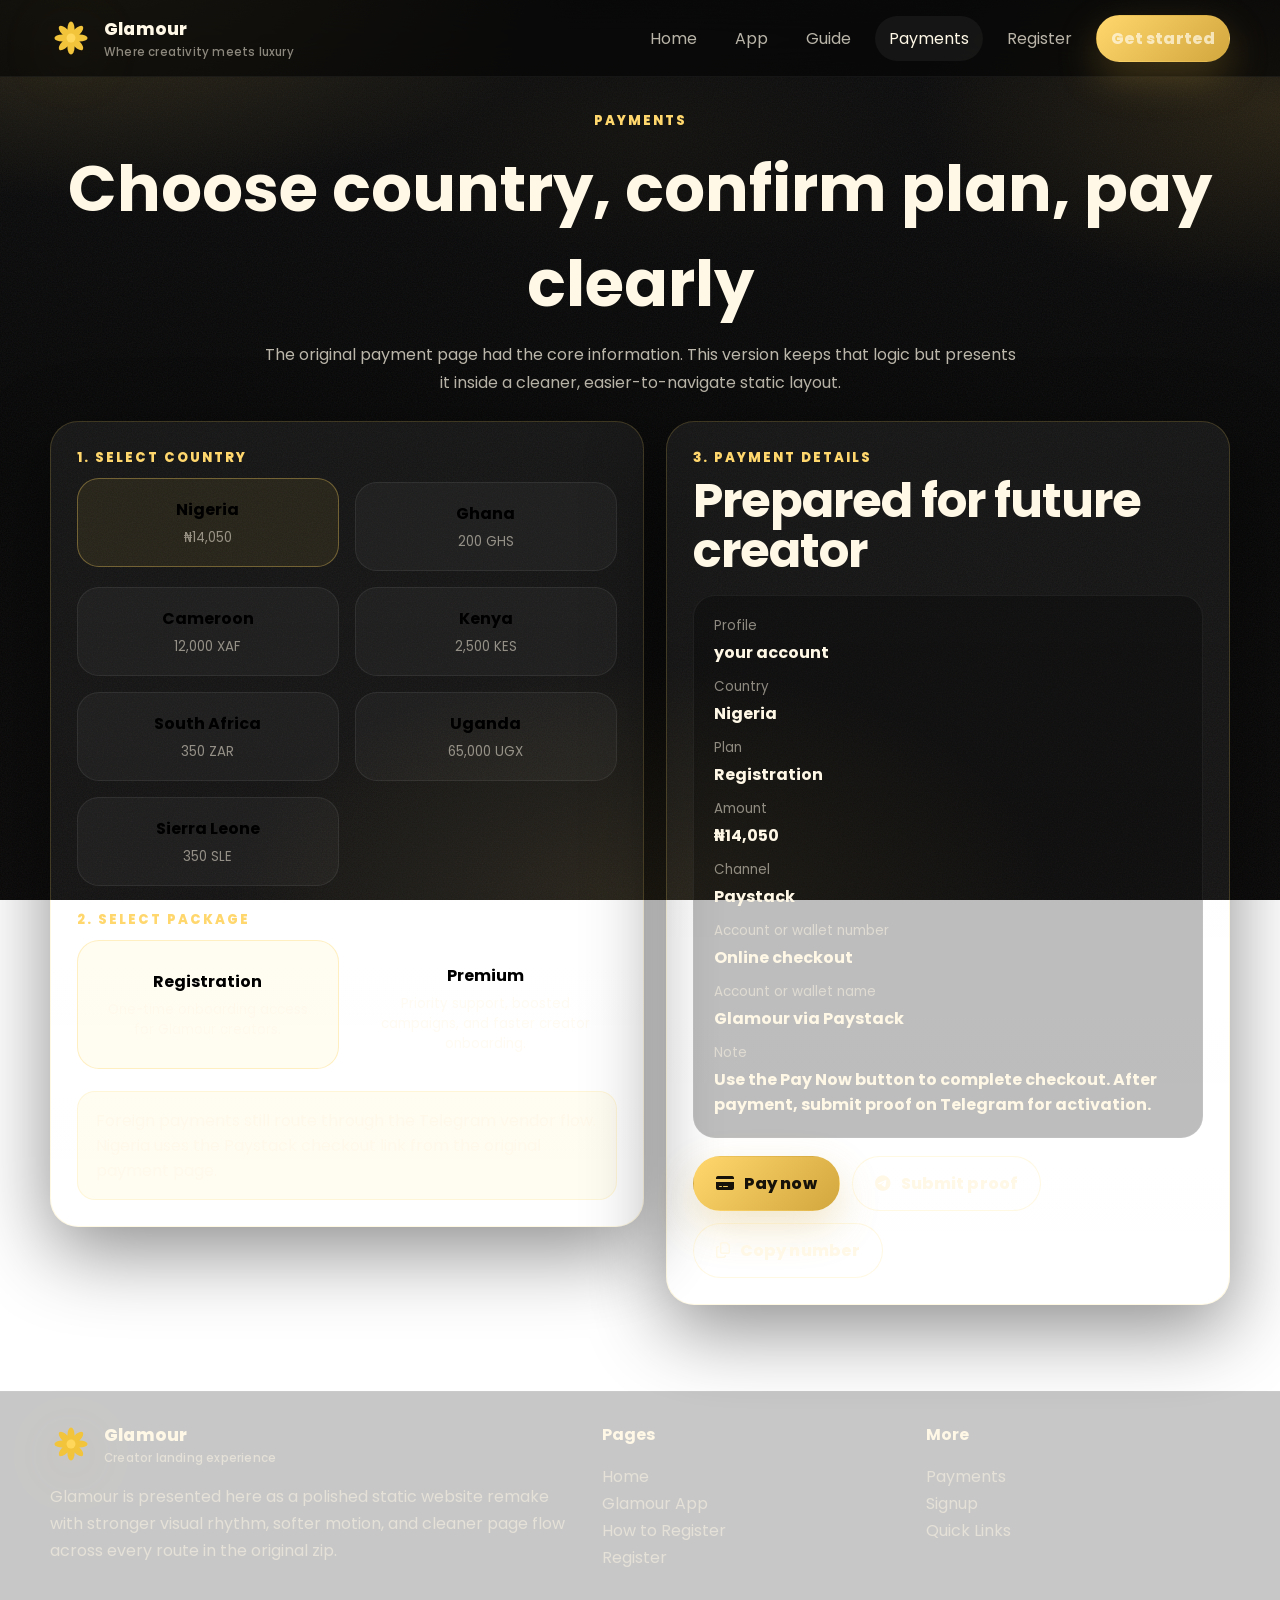
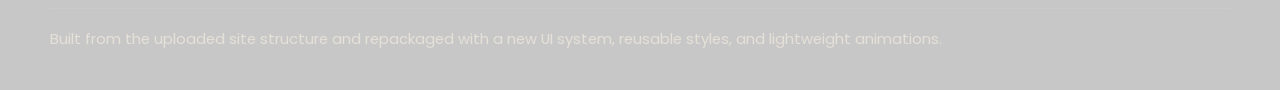
==== payments.html @ 34991bd7 "massive commit" ====
<!DOCTYPE html>
<html lang="en">
<head>

  <meta charset="UTF-8" />
  <meta name="viewport" content="width=device-width, initial-scale=1" />
  <meta name="theme-color" content="#0b0b0c" />
  <meta name="description" content="A redesigned Glamour payments page with cleaner country selection, plan cards, payment details, and proof submission." />
  <meta name="robots" content="index,follow" />
  <link rel="canonical" href="https://glamourwebsite.com.ng/payments.html" />
  <title>Glamour Payments — Country-Based Payment Screen</title>
  <link rel="manifest" href="manifest.webmanifest" />
  <link rel="icon" href="assets/logo.svg" type="image/svg+xml" />
  <link rel="icon" href="assets/icons/favicon.ico" sizes="any" />
  <link rel="apple-touch-icon" sizes="180x180" href="assets/icons/apple-touch-icon.png" />
  <meta property="og:type" content="website" />
  <meta property="og:title" content="Glamour Payments — Country-Based Payment Screen" />
  <meta property="og:description" content="A redesigned Glamour payments page with cleaner country selection, plan cards, payment details, and proof submission." />
  <meta property="og:url" content="https://glamourwebsite.com.ng/payments.html" />
  <meta property="og:image" content="https://glamourwebsite.com.ng/assets/glamour-hero.jpg" />
  <meta name="twitter:card" content="summary_large_image" />
  <meta name="twitter:title" content="Glamour Payments — Country-Based Payment Screen" />
  <meta name="twitter:description" content="A redesigned Glamour payments page with cleaner country selection, plan cards, payment details, and proof submission." />
  <meta name="twitter:image" content="https://glamourwebsite.com.ng/assets/glamour-hero.jpg" />
  <link rel="preconnect" href="https://fonts.googleapis.com" />
  <link rel="preconnect" href="https://fonts.gstatic.com" crossorigin />
  <link href="https://fonts.googleapis.com/css2?family=Poppins:wght@400;500;600;700;800;900&display=swap" rel="stylesheet" />
  <link rel="stylesheet" href="https://cdnjs.cloudflare.com/ajax/libs/font-awesome/6.5.2/css/all.min.css" />
  <link rel="stylesheet" href="assets/styles.css" />

</head>
<body>

<a class="skip-link" href="#content">Skip to content</a>
<header class="topbar">
  <div class="container topbar-inner">
    <a class="brand" href="index.html" aria-label="Glamour home">
      <img src="assets/logo.svg" alt="Glamour logo" />
      <div><span>Glamour</span><small>Where creativity meets luxury</small></div>
    </a>
    <button class="nav-toggle" type="button" aria-label="Toggle menu"><i class="fa-solid fa-bars"></i></button>
    <nav class="nav" aria-label="Main navigation">
      <a href="index.html">Home</a>
      <a href="glamour-app.html">App</a>
      <a href="how-to-register.html">Guide</a>
      <a href="payments.html" class="active">Payments</a>
      <a href="register.html">Register</a>
      <a class="btn btn-primary" href="signup.html">Get started</a>
    </nav>
  </div>
</header>

<main id="content" class="section">
  <div class="container">
    <div class="section-head center" data-reveal>
      <div class="eyebrow">Payments</div>
      <h1 style="margin:10px 0 10px;font-size:clamp(2.2rem,5vw,4rem)">Choose country, confirm plan, pay clearly</h1>
      <p class="sub" style="margin-inline:auto">The original payment page had the core information. This version keeps that logic but presents it inside a cleaner, easier-to-navigate static layout.</p>
    </div>

    <div class="form-wrap">
      <section class="pay-panel" data-reveal>
        <div class="eyebrow">1. Select country</div>
        <div id="countryChoices" class="pay-choices" style="margin-top:14px"></div>

        <div class="eyebrow" style="margin-top:24px">2. Select package</div>
        <div id="planChoices" class="pay-choices" style="margin-top:14px"></div>

        <div class="notice" style="margin-top:18px">Foreign payments still route through the Telegram vendor flow. Nigeria uses the Paystack checkout link from the original payment page.</div>
      </section>

      <aside class="pay-panel" data-reveal>
        <div class="eyebrow">3. Payment details</div>
        <h2 style="margin-top:8px">Prepared for <span data-hello-name>future creator</span></h2>
        <div id="paymentCard" class="pay-card">
          <dl>
            <div><dt>Profile</dt><dd id="payProfile">your account</dd></div>
            <div><dt>Country</dt><dd id="payCountry">Nigeria</dd></div>
            <div><dt>Plan</dt><dd id="payPlan">Registration</dd></div>
            <div><dt>Amount</dt><dd id="payAmount">₦14,050</dd></div>
            <div><dt>Channel</dt><dd id="payChannel">Paystack</dd></div>
            <div><dt>Account or wallet number</dt><dd id="payAcctNo">Online checkout</dd></div>
            <div><dt>Account or wallet name</dt><dd id="payAcctName">Glamour via Paystack</dd></div>
            <div><dt>Note</dt><dd id="payNote">Use the Pay Now button to complete checkout. After payment, submit proof on Telegram for activation.</dd></div>
          </dl>
        </div>
        <div class="actions" style="margin-top:18px">
          <button class="btn btn-primary" id="payNow" type="button"><i class="fa-solid fa-credit-card"></i> Pay now</button>
          <button class="btn btn-secondary" id="submitProof" type="button"><i class="fa-brands fa-telegram"></i> Submit proof</button>
          <button class="btn btn-secondary" type="button" data-copy="#payAcctNo"><i class="fa-regular fa-copy"></i> Copy number</button>
        </div>
      </aside>
    </div>
  </div>
</main>

<footer>
  <div class="container footer-grid">
    <div>
      <div class="brand" style="margin-bottom:10px">
        <img src="assets/logo.svg" alt="Glamour logo" />
        <div><span>Glamour</span><small>Creator landing experience</small></div>
      </div>
      <p>Glamour is presented here as a polished static website remake with stronger visual rhythm, softer motion, and cleaner page flow across every route in the original zip.</p>
    </div>
    <div>
      <strong style="display:block;margin-bottom:10px">Pages</strong>
      <p><a href="index.html">Home</a><br><a href="glamour-app.html">Glamour App</a><br><a href="how-to-register.html">How to Register</a><br><a href="register.html">Register</a></p>
    </div>
    <div>
      <strong style="display:block;margin-bottom:10px">More</strong>
      <p><a href="payments.html">Payments</a><br><a href="signup.html">Signup</a><br><a href="shortlink.html">Quick Links</a></p>
    </div>
  </div>
  <div class="container bottom-note">Built from the uploaded site structure and repackaged with a new UI system, reusable styles, and lightweight animations.</div>
</footer>
<div class="toast" id="toast">Copied.</div>
<script src="assets/site.js"></script>

</body>
</html>
---- assets/styles.css ----
:root{
  --bg:#060606;
  --bg-soft:#0e0e10;
  --panel:rgba(255,255,255,.06);
  --panel-2:rgba(255,255,255,.035);
  --line:rgba(255,215,96,.18);
  --line-strong:rgba(255,215,96,.34);
  --text:#fff8e7;
  --muted:rgba(255,248,231,.72);
  --muted-2:rgba(255,248,231,.52);
  --gold:#d2a73d;
  --gold-bright:#ffd76d;
  --shadow:0 24px 80px rgba(0,0,0,.45);
  --radius:24px;
  --radius-lg:32px;
  --container:min(1180px, calc(100vw - 28px));
  --hero-grad:
      radial-gradient(900px 420px at 8% -2%, rgba(255,215,96,.16), transparent 52%),
      radial-gradient(760px 380px at 100% 12%, rgba(210,167,61,.14), transparent 48%),
      radial-gradient(760px 440px at 50% 100%, rgba(255,215,96,.09), transparent 54%),
      linear-gradient(180deg,#0b0b0c 0%, #050505 52%, #080707 100%);
}
*{box-sizing:border-box}
html{scroll-behavior:smooth}
body{
  margin:0;
  font-family:"Poppins",system-ui,-apple-system,Segoe UI,Roboto,sans-serif;
  color:var(--text);
  background:var(--hero-grad);
  background-attachment:fixed;
  min-height:100vh;
  overflow-x:hidden;
}
body::before{
  content:"";
  position:fixed;
  inset:0;
  pointer-events:none;
  background:
    radial-gradient(500px 220px at var(--mx,50%) var(--my,15%), rgba(255,215,96,.08), transparent 60%),
    url("data:image/svg+xml,%3Csvg xmlns='http://www.w3.org/2000/svg' width='180' height='180'%3E%3Cfilter id='n'%3E%3CfeTurbulence type='fractalNoise' baseFrequency='.8' numOctaves='3' stitchTiles='stitch'/%3E%3C/filter%3E%3Crect width='180' height='180' filter='url(%23n)' opacity='.18'/%3E%3C/svg%3E");
  opacity:.36;
  mix-blend-mode:screen;
  z-index:-1;
}
a{color:inherit;text-decoration:none}
img{display:block;max-width:100%;height:auto}
button,input,select,textarea{font:inherit}
.container{width:var(--container);margin-inline:auto}
.skip-link{
  position:absolute;left:-999px;top:10px;background:#000;color:#fff;padding:10px 14px;border-radius:12px;z-index:9999
}
.skip-link:focus{left:10px}
.topbar{
  position:sticky;top:0;z-index:80;
  backdrop-filter:blur(18px);
  -webkit-backdrop-filter:blur(18px);
  background:rgba(6,6,6,.66);
  border-bottom:1px solid rgba(255,255,255,.05);
}
.topbar-inner{
  min-height:76px;
  display:flex;align-items:center;justify-content:space-between;gap:18px
}
.brand{
  display:flex;align-items:center;gap:12px;font-weight:800;letter-spacing:.2px
}
.brand img{width:42px;height:42px;object-fit:contain;filter:drop-shadow(0 10px 30px rgba(210,167,61,.18))}
.brand span{font-size:1.05rem}
.brand small{display:block;color:var(--muted-2);font-size:.72rem;font-weight:500;margin-top:2px}
.nav{
  display:flex;align-items:center;gap:10px;flex-wrap:wrap;justify-content:flex-end
}
.nav a{
  color:var(--muted);
  padding:10px 14px;border-radius:999px;transition:.25s ease;
}
.nav a:hover,.nav a.active{
  color:var(--text);background:rgba(255,255,255,.05)
}
.nav-toggle{
  display:none;border:1px solid var(--line);background:rgba(255,255,255,.05);color:var(--text);
  width:48px;height:48px;border-radius:16px;cursor:pointer
}
.btn{
  display:inline-flex;align-items:center;justify-content:center;gap:10px;
  padding:14px 22px;border-radius:999px;font-weight:800;letter-spacing:.1px;
  border:1px solid transparent;transition:transform .2s ease,box-shadow .2s ease,background .2s ease,border-color .2s ease
}
.btn:hover{transform:translateY(-2px)}
.btn-primary{
  color:#16120a;background:linear-gradient(135deg,var(--gold-bright),var(--gold));box-shadow:0 16px 40px rgba(210,167,61,.28)
}
.btn-secondary{
  background:rgba(255,255,255,.045);border-color:var(--line);color:var(--text)
}
.btn-block{width:100%}
.hero{
  padding:68px 0 44px;
  position:relative;overflow:hidden
}
.hero-grid{
  display:grid;grid-template-columns:1.08fr .92fr;gap:28px;align-items:center
}
.pill{
  display:inline-flex;align-items:center;gap:10px;padding:10px 16px;border-radius:999px;
  background:rgba(255,215,96,.09);border:1px solid var(--line);color:var(--muted)
}
.dot{
  width:10px;height:10px;border-radius:50%;background:var(--gold-bright);
  box-shadow:0 0 24px rgba(255,215,96,.45)
}
.hero h1{
  font-size:clamp(2.4rem,6vw,4.7rem);line-height:.98;letter-spacing:-1.8px;margin:18px 0 16px
}
.hero h1 span{
  background:linear-gradient(135deg,var(--gold-bright),#fff4c9 70%);
  -webkit-background-clip:text;background-clip:text;color:transparent
}
.hero p.lead{
  color:var(--muted);line-height:1.78;font-size:1.02rem;max-width:720px;margin:0 0 22px
}
.hero-actions{display:flex;gap:14px;flex-wrap:wrap}
.stat-row{display:grid;grid-template-columns:repeat(3,1fr);gap:14px;margin-top:24px}
.mini-card,.card,.glass,.faq-item,details{
  background:linear-gradient(180deg,var(--panel),var(--panel-2));
  border:1px solid rgba(255,255,255,.06);
  box-shadow:var(--shadow);
  backdrop-filter:blur(14px);-webkit-backdrop-filter:blur(14px)
}
.mini-card{
  border-radius:20px;padding:16px 16px 14px
}
.mini-card b{display:block;color:var(--gold-bright);font-size:1.25rem;margin-bottom:6px}
.mini-card span{color:var(--muted-2);font-size:.9rem}
.visual{
  position:relative;border-radius:var(--radius-lg);overflow:hidden;padding:18px;
  background:linear-gradient(180deg,rgba(255,255,255,.08),rgba(255,255,255,.03));
  border:1px solid var(--line);box-shadow:0 30px 90px rgba(0,0,0,.42)
}
.visual::before{
  content:"";
  position:absolute;inset:-1px;
  background:radial-gradient(420px 220px at 18% 0%, rgba(255,215,96,.16), transparent 58%),
             radial-gradient(320px 220px at 100% 100%, rgba(255,215,96,.08), transparent 50%);
  pointer-events:none
}
.mock-frame{
  position:relative;border-radius:24px;overflow:hidden;border:1px solid rgba(255,255,255,.08)
}
.mock-frame img{
  width:100%;aspect-ratio:4/5;object-fit:cover;transform:scale(1.02)
}
.float-panel{
  position:absolute;border-radius:22px;padding:16px 18px;
  background:rgba(11,11,12,.82);border:1px solid var(--line);box-shadow:0 16px 45px rgba(0,0,0,.34)
}
.float-panel strong{display:block;font-size:1.05rem}
.float-panel small{color:var(--muted-2)}
.float-a{left:-18px;bottom:24px;animation:floatA 6s ease-in-out infinite}
.float-b{right:-14px;top:20px;animation:floatB 7s ease-in-out infinite}
@keyframes floatA{0%,100%{transform:translateY(0)}50%{transform:translateY(-10px)}}
@keyframes floatB{0%,100%{transform:translateY(0)}50%{transform:translateY(8px)}}
.section{padding:34px 0 86px}
.section-head{margin-bottom:24px}
.eyebrow{
  color:var(--gold-bright);font-size:.82rem;letter-spacing:2px;font-weight:800;text-transform:uppercase
}
.section h2{
  font-size:clamp(1.8rem,4vw,3rem);line-height:1.05;letter-spacing:-1px;margin:10px 0 10px
}
.section p.sub{
  color:var(--muted);max-width:760px;line-height:1.75;margin:0
}
.grid-3{display:grid;grid-template-columns:repeat(3,1fr);gap:18px}
.grid-2{display:grid;grid-template-columns:repeat(2,1fr);gap:18px}
.card{
  border-radius:26px;padding:22px;position:relative;overflow:hidden;transition:transform .26s ease,border-color .26s ease
}
.card:hover{transform:translateY(-7px);border-color:var(--line-strong)}
.card::before{
  content:"";position:absolute;inset:auto auto 0 0;width:120px;height:120px;border-radius:50%;
  background:radial-gradient(circle, rgba(255,215,96,.14), transparent 70%);
  transform:translate(-24px,28px);pointer-events:none
}
.icon-badge{
  width:56px;height:56px;border-radius:18px;display:grid;place-items:center;
  background:rgba(255,215,96,.09);border:1px solid var(--line);font-size:1.25rem;color:var(--gold-bright)
}
.card h3{margin:16px 0 10px;font-size:1.1rem}
.card p{margin:0;color:var(--muted);line-height:1.72}
.step{
  display:grid;grid-template-columns:auto 1fr;gap:18px;align-items:flex-start
}
.step-no{
  width:54px;height:54px;border-radius:18px;display:grid;place-items:center;
  font-weight:800;background:rgba(255,215,96,.1);border:1px solid var(--line);color:var(--gold-bright);flex:0 0 auto
}
.badge{
  display:inline-flex;align-items:center;gap:8px;padding:9px 12px;border-radius:999px;
  background:rgba(255,255,255,.05);border:1px solid rgba(255,255,255,.06);color:var(--muted-2);font-size:.82rem;font-weight:700
}
.gallery{
  display:grid;grid-template-columns:1.1fr .9fr .9fr;gap:16px
}
.gallery .shot{
  border-radius:24px;overflow:hidden;position:relative;min-height:220px;border:1px solid rgba(255,255,255,.06)
}
.gallery img{width:100%;height:100%;object-fit:cover;transition:transform .5s ease}
.gallery .shot:hover img{transform:scale(1.06)}
.gallery .shot.tall{grid-row:span 2;min-height:456px}
.gallery .shot::after{
  content:attr(data-label);position:absolute;left:14px;bottom:14px;padding:10px 14px;border-radius:999px;
  background:rgba(6,6,6,.7);backdrop-filter:blur(8px);border:1px solid rgba(255,255,255,.07);font-weight:700;font-size:.86rem
}
.price-grid{display:grid;grid-template-columns:repeat(2,1fr);gap:20px}
.price{
  padding:28px;border-radius:28px;position:relative
}
.price.featured{border-color:var(--line-strong);transform:translateY(-6px)}
.ribbon{
  position:absolute;right:18px;top:18px;padding:8px 12px;border-radius:999px;
  background:linear-gradient(135deg,var(--gold-bright),var(--gold));color:#18120a;font-size:.8rem;font-weight:900
}
.price h3{margin:0 0 8px;font-size:1.45rem}
.strike{color:var(--muted-2);text-decoration:line-through;margin-right:10px}
.price-tag{font-size:2.15rem;font-weight:900;letter-spacing:-1px}
.price p{color:var(--muted);line-height:1.7}
.list{display:grid;gap:12px;margin:20px 0 24px}
.list .item{display:grid;grid-template-columns:auto 1fr;gap:10px;align-items:start;color:var(--muted)}
.tick{
  width:24px;height:24px;border-radius:50%;display:grid;place-items:center;background:rgba(255,215,96,.11);
  border:1px solid var(--line);color:var(--gold-bright);font-size:.8rem;margin-top:1px
}
.faq-grid{display:grid;grid-template-columns:repeat(2,1fr);gap:16px}
details{
  border-radius:22px;padding:18px 20px
}
summary{cursor:pointer;list-style:none;font-weight:800}
summary::-webkit-details-marker{display:none}
details p{margin:12px 0 0;color:var(--muted);line-height:1.72}
.cta{
  padding:34px;border-radius:32px;overflow:hidden;position:relative;
  background:
    radial-gradient(520px 280px at 10% 0%, rgba(255,215,96,.14), transparent 52%),
    linear-gradient(120deg, rgba(255,255,255,.06), rgba(255,255,255,.03));
  border:1px solid var(--line);box-shadow:0 20px 80px rgba(0,0,0,.38)
}
.cta-grid{display:grid;grid-template-columns:1.15fr .85fr;gap:22px;align-items:center}
.cta p{color:var(--muted);line-height:1.76}
.tag-cloud{display:flex;gap:10px;flex-wrap:wrap}
footer{
  padding:30px 0 40px;border-top:1px solid rgba(255,255,255,.06);background:rgba(0,0,0,.22)
}
.footer-grid{display:grid;grid-template-columns:1.4fr .8fr .8fr;gap:20px}
footer p,footer a{color:var(--muted-2);line-height:1.7}
footer a:hover{color:var(--text)}
.bottom-note{margin-top:20px;padding-top:20px;border-top:1px solid rgba(255,255,255,.06);color:var(--muted-2);font-size:.92rem}
.form-wrap{
  display:grid;grid-template-columns:1fr .95fr;gap:22px;align-items:start
}
.form-panel,.info-panel,.pay-panel{
  border-radius:28px;padding:26px;background:linear-gradient(180deg,var(--panel),var(--panel-2));border:1px solid var(--line);box-shadow:var(--shadow)
}
.input,.select,.textarea{
  width:100%;padding:15px 16px;border-radius:18px;background:rgba(255,255,255,.04);border:1px solid rgba(255,255,255,.08);color:var(--text);outline:none
}
.input::placeholder,.textarea::placeholder{color:rgba(255,248,231,.36)}
.input:focus,.select:focus,.textarea:focus{border-color:var(--line-strong);box-shadow:0 0 0 4px rgba(255,215,96,.08)}
.field{display:grid;gap:8px;margin-bottom:16px}
label{font-size:.92rem;font-weight:700;color:var(--text)}
.helper{color:var(--muted-2);font-size:.9rem;line-height:1.7}
.checkline{display:flex;gap:12px;align-items:flex-start;padding:14px;border-radius:18px;background:rgba(255,255,255,.04);border:1px solid rgba(255,255,255,.06)}
.notice{
  padding:16px 18px;border-radius:18px;background:rgba(255,215,96,.08);border:1px solid var(--line);color:var(--muted)
}
.alert-bar{
  display:flex;gap:12px;flex-wrap:wrap;align-items:center;padding:16px 18px;border-radius:20px;
  background:rgba(255,215,96,.09);border:1px solid var(--line)
}
.metrics-inline{display:flex;gap:12px;flex-wrap:wrap}
.metric-chip{
  padding:12px 14px;border-radius:18px;background:rgba(255,255,255,.04);border:1px solid rgba(255,255,255,.06);color:var(--muted)
}
.center{text-align:center}
.pay-choices{display:grid;grid-template-columns:repeat(2,1fr);gap:16px}
.choice{
  padding:18px;border-radius:22px;background:rgba(255,255,255,.04);border:1px solid rgba(255,255,255,.07);
  cursor:pointer;transition:.22s ease
}
.choice:hover,.choice.active{border-color:var(--line-strong);transform:translateY(-4px);background:rgba(255,215,96,.08)}
.choice small{display:block;color:var(--muted-2);margin-top:6px}
.pay-card{
  margin-top:18px;padding:20px;border-radius:22px;background:rgba(0,0,0,.26);border:1px solid rgba(255,255,255,.06)
}
.pay-card dl{margin:0;display:grid;grid-template-columns:1fr;gap:12px}
.pay-card dt{color:var(--muted-2);font-size:.84rem}
.pay-card dd{margin:4px 0 0;font-weight:700}
.actions{display:flex;gap:12px;flex-wrap:wrap}
.toast{
  position:fixed;right:18px;bottom:18px;padding:14px 16px;border-radius:18px;background:#111;border:1px solid var(--line);
  color:var(--text);box-shadow:var(--shadow);opacity:0;transform:translateY(16px);pointer-events:none;transition:.24s ease;z-index:120
}
.toast.show{opacity:1;transform:translateY(0)}
.link-grid{display:grid;grid-template-columns:repeat(2,1fr);gap:16px}
.link-card{
  padding:22px;border-radius:26px;background:linear-gradient(180deg,var(--panel),var(--panel-2));
  border:1px solid var(--line);transition:.25s ease;position:relative;overflow:hidden
}
.link-card:hover{transform:translateY(-6px);border-color:var(--line-strong)}
.link-card h3{margin:14px 0 8px}
.link-card p{margin:0;color:var(--muted);line-height:1.72}
[data-reveal]{opacity:0;transform:translateY(20px);transition:opacity .6s ease,transform .6s ease}
[data-reveal].visible{opacity:1;transform:translateY(0)}
@media (max-width: 1024px){
  .hero-grid,.form-wrap,.cta-grid,.footer-grid{grid-template-columns:1fr}
  .grid-3,.price-grid,.faq-grid,.gallery,.link-grid{grid-template-columns:1fr 1fr}
  .gallery .shot.tall{grid-row:span 1;min-height:280px}
}
@media (max-width: 760px){
  .nav-toggle{display:grid;place-items:center}
  .nav{
    position:absolute;left:14px;right:14px;top:86px;padding:14px;border-radius:24px;
    background:rgba(7,7,7,.94);border:1px solid var(--line);display:none;flex-direction:column;align-items:stretch
  }
  .nav.open{display:flex}
  .nav a,.nav .btn{width:100%;justify-content:center}
  .hero{padding-top:38px}
  .grid-3,.grid-2,.gallery,.price-grid,.faq-grid,.link-grid,.stat-row,.pay-choices{grid-template-columns:1fr}
  .topbar-inner{min-height:70px}
  .container{width:min(1180px, calc(100vw - 20px))}
  .section{padding:26px 0 70px}
  .card,.price,.form-panel,.info-panel,.pay-panel,.cta,.visual{padding:20px}
  .float-a,.float-b{position:static;margin-top:12px;animation:none}
  .actions,.hero-actions{flex-direction:column}
  .btn{width:100%}
}
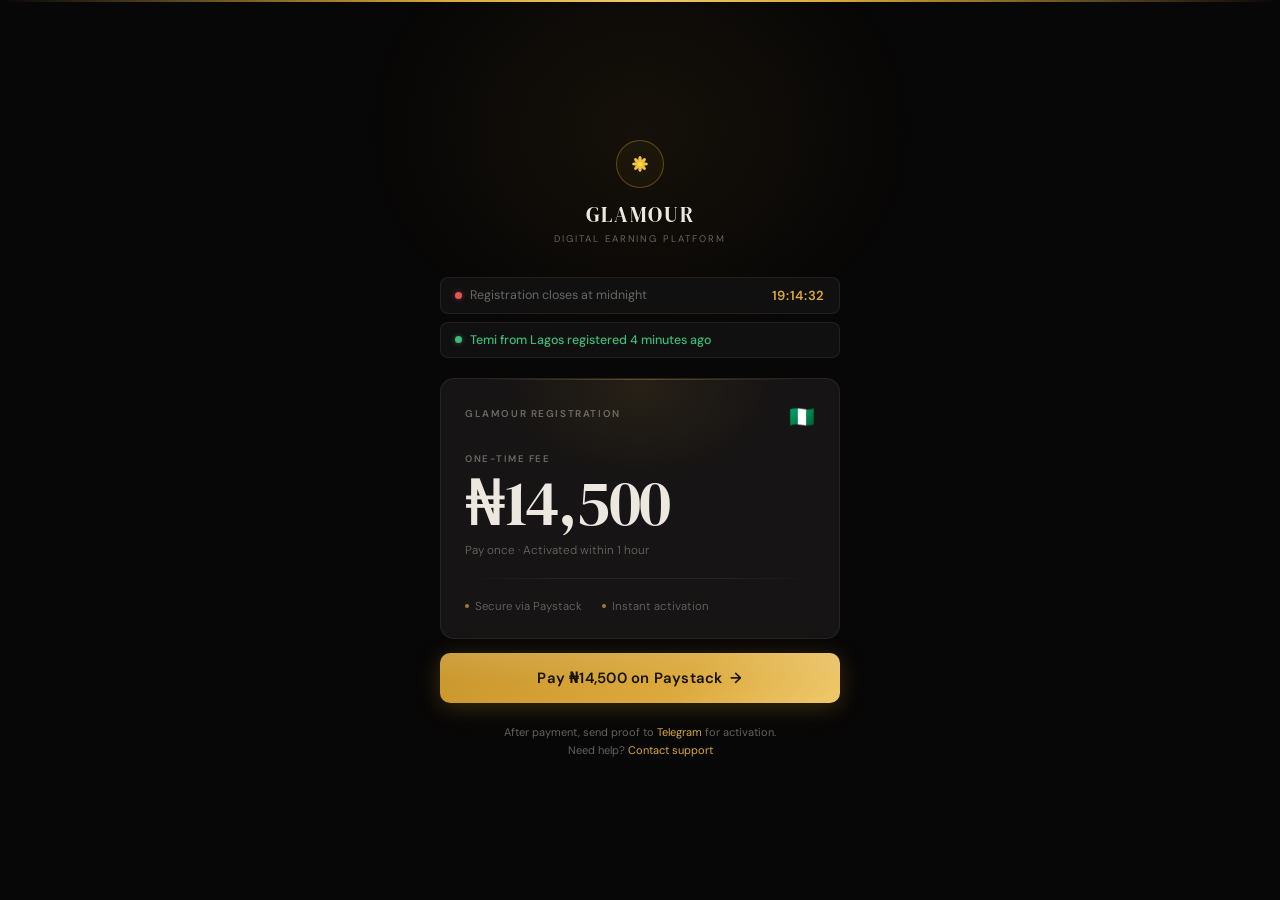
==== commit b1f39c7a: "Redesign payments page with updated styles and content Updated the payments page with a new design, " ====
--- a/payments.html
+++ b/payments.html
@@ -1,121 +1,338 @@
 <!DOCTYPE html>
 <html lang="en">
 <head>
-
   <meta charset="UTF-8" />
   <meta name="viewport" content="width=device-width, initial-scale=1" />
-  <meta name="theme-color" content="#0b0b0c" />
-  <meta name="description" content="A redesigned Glamour payments page with cleaner country selection, plan cards, payment details, and proof submission." />
-  <meta name="robots" content="index,follow" />
-  <link rel="canonical" href="https://glamourwebsite.com.ng/payments.html" />
-  <title>Glamour Payments — Country-Based Payment Screen</title>
-  <link rel="manifest" href="manifest.webmanifest" />
+  <meta name="theme-color" content="#080707" />
+  <meta name="description" content="Glamour — Pay your registration fee and get activated today." />
+  <title>Glamour — Register &amp; Get Activated</title>
   <link rel="icon" href="assets/logo.svg" type="image/svg+xml" />
-  <link rel="icon" href="assets/icons/favicon.ico" sizes="any" />
-  <link rel="apple-touch-icon" sizes="180x180" href="assets/icons/apple-touch-icon.png" />
-  <meta property="og:type" content="website" />
-  <meta property="og:title" content="Glamour Payments — Country-Based Payment Screen" />
-  <meta property="og:description" content="A redesigned Glamour payments page with cleaner country selection, plan cards, payment details, and proof submission." />
-  <meta property="og:url" content="https://glamourwebsite.com.ng/payments.html" />
-  <meta property="og:image" content="https://glamourwebsite.com.ng/assets/glamour-hero.jpg" />
-  <meta name="twitter:card" content="summary_large_image" />
-  <meta name="twitter:title" content="Glamour Payments — Country-Based Payment Screen" />
-  <meta name="twitter:description" content="A redesigned Glamour payments page with cleaner country selection, plan cards, payment details, and proof submission." />
-  <meta name="twitter:image" content="https://glamourwebsite.com.ng/assets/glamour-hero.jpg" />
   <link rel="preconnect" href="https://fonts.googleapis.com" />
   <link rel="preconnect" href="https://fonts.gstatic.com" crossorigin />
-  <link href="https://fonts.googleapis.com/css2?family=Poppins:wght@400;500;600;700;800;900&display=swap" rel="stylesheet" />
-  <link rel="stylesheet" href="https://cdnjs.cloudflare.com/ajax/libs/font-awesome/6.5.2/css/all.min.css" />
-  <link rel="stylesheet" href="assets/styles.css" />
-
+  <link href="https://fonts.googleapis.com/css2?family=DM+Serif+Display:ital@0;1&family=DM+Sans:wght@300;400;500;600&display=swap" rel="stylesheet" />
+
+  <style>
+    *, *::before, *::after { box-sizing: border-box; margin: 0; padding: 0; }
+
+    :root {
+      --bg:      #080707;
+      --surface: #111010;
+      --card:    #161414;
+      --border:  rgba(255,255,255,0.07);
+      --text:    #ede8df;
+      --muted:   rgba(237,232,223,0.4);
+      --gold:    #c8962c;
+      --gold2:   #dba93c;
+      --gold3:   #efc96e;
+      --radius:  14px;
+    }
+
+    html, body { height: 100%; }
+
+    body {
+      font-family: 'DM Sans', sans-serif;
+      background: var(--bg);
+      color: var(--text);
+      min-height: 100vh;
+      display: flex;
+      flex-direction: column;
+      align-items: center;
+      justify-content: center;
+      padding: 48px 20px;
+      position: relative;
+      overflow-x: hidden;
+    }
+
+    /* Ambient glow — very subtle */
+    body::before {
+      content: '';
+      position: fixed;
+      width: 600px; height: 500px;
+      background: radial-gradient(ellipse, rgba(200,150,44,0.07) 0%, transparent 65%);
+      top: -120px; left: 50%; transform: translateX(-50%);
+      pointer-events: none; z-index: 0;
+    }
+
+    /* Gold hairline top */
+    body::after {
+      content: '';
+      position: fixed; top: 0; left: 0; right: 0; height: 2px;
+      background: linear-gradient(90deg, transparent, var(--gold2) 35%, var(--gold3) 50%, var(--gold2) 65%, transparent);
+      z-index: 100;
+    }
+
+    /* ── WRAPPER ── */
+    .wrapper {
+      position: relative; z-index: 1;
+      width: 100%; max-width: 400px;
+      display: flex; flex-direction: column;
+      align-items: center;
+    }
+
+    /* ── BRAND ── */
+    .brand {
+      display: flex; flex-direction: column; align-items: center;
+      margin-bottom: 32px;
+      opacity: 0; animation: up 0.55s 0.05s ease forwards;
+    }
+    .brand-ring {
+      width: 48px; height: 48px; border-radius: 50%;
+      border: 1px solid rgba(200,150,44,0.4);
+      display: flex; align-items: center; justify-content: center;
+      margin-bottom: 12px;
+      background: rgba(200,150,44,0.05);
+    }
+    .brand-ring img { width: 20px; height: 20px; }
+    .brand-name {
+      font-family: 'DM Serif Display', serif;
+      font-size: 1.3rem; letter-spacing: 0.08em;
+      text-transform: uppercase; color: var(--text);
+    }
+    .brand-sub {
+      font-size: 0.6rem; letter-spacing: 0.2em; text-transform: uppercase;
+      color: var(--muted); margin-top: 3px;
+    }
+
+    /* ── STATUS PILLS ── */
+    .pills {
+      width: 100%; display: flex; flex-direction: column; gap: 8px;
+      margin-bottom: 20px;
+    }
+    .pill {
+      display: flex; align-items: center; justify-content: space-between; gap: 10px;
+      background: var(--surface);
+      border: 1px solid var(--border);
+      border-radius: 8px;
+      padding: 9px 14px;
+      font-size: 0.78rem;
+      opacity: 0;
+    }
+    .pill-1 { animation: up 0.5s 0.15s ease forwards; }
+    .pill-2 { animation: up 0.5s 0.22s ease forwards; }
+
+    .pill-left { display: flex; align-items: center; gap: 8px; color: var(--muted); }
+    .dot { width: 7px; height: 7px; border-radius: 50%; flex-shrink: 0; animation: blink 2.2s ease-in-out infinite; }
+    .dot-red   { background: #e05555; box-shadow: 0 0 5px rgba(224,85,85,0.5); }
+    .dot-green { background: #3bbc7a; box-shadow: 0 0 5px rgba(59,188,122,0.5); }
+    .pill-timer { font-weight: 600; font-size: 0.82rem; color: var(--gold2); font-variant-numeric: tabular-nums; letter-spacing: 0.05em; }
+    .pill-green .pill-left { color: #3bbc7a; font-weight: 500; }
+
+    @keyframes blink {
+      0%,100% { opacity: 1; }
+      50%      { opacity: 0.35; }
+    }
+
+    /* ── MAIN CARD ── */
+    .card {
+      width: 100%;
+      background: var(--card);
+      border: 1px solid var(--border);
+      border-radius: var(--radius);
+      padding: 28px 24px 24px;
+      position: relative; overflow: hidden;
+      opacity: 0; animation: up 0.55s 0.3s ease forwards;
+    }
+
+    /* Glow inside card */
+    .card::before {
+      content: '';
+      position: absolute; top: -80px; left: 50%; transform: translateX(-50%);
+      width: 280px; height: 180px;
+      background: radial-gradient(ellipse, rgba(200,150,44,0.09) 0%, transparent 70%);
+      pointer-events: none;
+    }
+
+    /* Top shimmer line */
+    .card::after {
+      content: '';
+      position: absolute; top: 0; left: 10%; right: 10%; height: 1px;
+      background: linear-gradient(90deg, transparent, rgba(200,150,44,0.4), transparent);
+    }
+
+    .card-header {
+      display: flex; justify-content: space-between; align-items: flex-start;
+      margin-bottom: 24px;
+    }
+    .card-tag {
+      font-size: 0.62rem; font-weight: 600; letter-spacing: 0.16em;
+      text-transform: uppercase; color: var(--muted);
+    }
+    .card-flag { font-size: 1.3rem; line-height: 1; }
+
+    .amount-label {
+      font-size: 0.6rem; font-weight: 600; letter-spacing: 0.16em;
+      text-transform: uppercase; color: var(--muted); margin-bottom: 6px;
+    }
+    .amount {
+      font-family: 'DM Serif Display', serif;
+      font-size: clamp(2.8rem, 13vw, 4rem);
+      color: var(--text); line-height: 1; letter-spacing: -0.02em;
+    }
+    .amount-sub {
+      font-size: 0.73rem; color: var(--muted);
+      margin-top: 7px; font-weight: 300;
+    }
+
+    .divider {
+      height: 1px;
+      background: linear-gradient(90deg, transparent, var(--border) 30%, var(--border) 70%, transparent);
+      margin: 20px 0;
+    }
+
+    .features { display: flex; gap: 20px; }
+    .feat {
+      display: flex; align-items: center; gap: 6px;
+      font-size: 0.72rem; color: var(--muted); font-weight: 300;
+    }
+    .feat-mark {
+      width: 4px; height: 4px; border-radius: 50%;
+      background: var(--gold2); flex-shrink: 0; opacity: 0.7;
+    }
+
+    /* ── BUTTON ── */
+    .btn {
+      display: flex; align-items: center; justify-content: center; gap: 8px;
+      width: 100%; margin-top: 14px;
+      padding: 15px 24px;
+      border-radius: 10px;
+      font-family: 'DM Sans', sans-serif;
+      font-size: 0.93rem; font-weight: 600;
+      letter-spacing: 0.015em;
+      text-decoration: none; border: none; cursor: pointer;
+      background: linear-gradient(135deg, var(--gold) 0%, var(--gold2) 60%, var(--gold3) 100%);
+      color: #130e00;
+      transition: all 0.22s ease;
+      box-shadow: 0 4px 22px rgba(200,150,44,0.25);
+      opacity: 0; animation: up 0.5s 0.42s ease forwards;
+      position: relative; overflow: hidden;
+    }
+    .btn::before {
+      content: '';
+      position: absolute; inset: 0;
+      background: linear-gradient(180deg, rgba(255,255,255,0.1) 0%, transparent 60%);
+      border-radius: inherit;
+    }
+    .btn:hover {
+      transform: translateY(-2px);
+      box-shadow: 0 10px 32px rgba(200,150,44,0.38);
+      background: linear-gradient(135deg, var(--gold2) 0%, var(--gold3) 100%);
+    }
+    .btn:active { transform: translateY(0); }
+    .arrow { transition: transform 0.2s; }
+    .btn:hover .arrow { transform: translateX(4px); }
+
+    /* ── FOOT NOTE ── */
+    .footnote {
+      margin-top: 20px;
+      font-size: 0.69rem; color: var(--muted);
+      text-align: center; line-height: 1.7;
+      opacity: 0; animation: up 0.5s 0.5s ease forwards;
+    }
+    .footnote a { color: var(--gold2); text-decoration: none; }
+    .footnote a:hover { color: var(--gold3); }
+
+    /* ── KEYFRAMES ── */
+    @keyframes up {
+      from { opacity: 0; transform: translateY(12px); }
+      to   { opacity: 1; transform: translateY(0); }
+    }
+  </style>
 </head>
 <body>
 
-<a class="skip-link" href="#content">Skip to content</a>
-<header class="topbar">
-  <div class="container topbar-inner">
-    <a class="brand" href="index.html" aria-label="Glamour home">
-      <img src="assets/logo.svg" alt="Glamour logo" />
-      <div><span>Glamour</span><small>Where creativity meets luxury</small></div>
-    </a>
-    <button class="nav-toggle" type="button" aria-label="Toggle menu"><i class="fa-solid fa-bars"></i></button>
-    <nav class="nav" aria-label="Main navigation">
-      <a href="index.html">Home</a>
-      <a href="glamour-app.html">App</a>
-      <a href="how-to-register.html">Guide</a>
-      <a href="payments.html" class="active">Payments</a>
-      <a href="register.html">Register</a>
-      <a class="btn btn-primary" href="signup.html">Get started</a>
-    </nav>
+<div class="wrapper">
+
+  <!-- Brand -->
+  <div class="brand">
+    <div class="brand-ring">
+      <img src="assets/logo.svg" alt="Glamour" />
+    </div>
+    <div class="brand-name">Glamour</div>
+    <div class="brand-sub">Digital Earning Platform</div>
   </div>
-</header>
-
-<main id="content" class="section">
-  <div class="container">
-    <div class="section-head center" data-reveal>
-      <div class="eyebrow">Payments</div>
-      <h1 style="margin:10px 0 10px;font-size:clamp(2.2rem,5vw,4rem)">Choose country, confirm plan, pay clearly</h1>
-      <p class="sub" style="margin-inline:auto">The original payment page had the core information. This version keeps that logic but presents it inside a cleaner, easier-to-navigate static layout.</p>
-    </div>
-
-    <div class="form-wrap">
-      <section class="pay-panel" data-reveal>
-        <div class="eyebrow">1. Select country</div>
-        <div id="countryChoices" class="pay-choices" style="margin-top:14px"></div>
-
-        <div class="eyebrow" style="margin-top:24px">2. Select package</div>
-        <div id="planChoices" class="pay-choices" style="margin-top:14px"></div>
-
-        <div class="notice" style="margin-top:18px">Foreign payments still route through the Telegram vendor flow. Nigeria uses the Paystack checkout link from the original payment page.</div>
-      </section>
-
-      <aside class="pay-panel" data-reveal>
-        <div class="eyebrow">3. Payment details</div>
-        <h2 style="margin-top:8px">Prepared for <span data-hello-name>future creator</span></h2>
-        <div id="paymentCard" class="pay-card">
-          <dl>
-            <div><dt>Profile</dt><dd id="payProfile">your account</dd></div>
-            <div><dt>Country</dt><dd id="payCountry">Nigeria</dd></div>
-            <div><dt>Plan</dt><dd id="payPlan">Registration</dd></div>
-            <div><dt>Amount</dt><dd id="payAmount">₦14,050</dd></div>
-            <div><dt>Channel</dt><dd id="payChannel">Paystack</dd></div>
-            <div><dt>Account or wallet number</dt><dd id="payAcctNo">Online checkout</dd></div>
-            <div><dt>Account or wallet name</dt><dd id="payAcctName">Glamour via Paystack</dd></div>
-            <div><dt>Note</dt><dd id="payNote">Use the Pay Now button to complete checkout. After payment, submit proof on Telegram for activation.</dd></div>
-          </dl>
-        </div>
-        <div class="actions" style="margin-top:18px">
-          <button class="btn btn-primary" id="payNow" type="button"><i class="fa-solid fa-credit-card"></i> Pay now</button>
-          <button class="btn btn-secondary" id="submitProof" type="button"><i class="fa-brands fa-telegram"></i> Submit proof</button>
-          <button class="btn btn-secondary" type="button" data-copy="#payAcctNo"><i class="fa-regular fa-copy"></i> Copy number</button>
-        </div>
-      </aside>
+
+  <!-- Pills -->
+  <div class="pills">
+    <div class="pill pill-1">
+      <div class="pill-left">
+        <span class="dot dot-red"></span>
+        <span>Registration closes at midnight</span>
+      </div>
+      <span class="pill-timer" id="countdown">--:--:--</span>
+    </div>
+    <div class="pill pill-2 pill-green">
+      <div class="pill-left">
+        <span class="dot dot-green"></span>
+        <span id="socialProof">Temi from Lagos registered 4 minutes ago</span>
+      </div>
     </div>
   </div>
-</main>
-
-<footer>
-  <div class="container footer-grid">
-    <div>
-      <div class="brand" style="margin-bottom:10px">
-        <img src="assets/logo.svg" alt="Glamour logo" />
-        <div><span>Glamour</span><small>Creator landing experience</small></div>
-      </div>
-      <p>Glamour is presented here as a polished static website remake with stronger visual rhythm, softer motion, and cleaner page flow across every route in the original zip.</p>
-    </div>
-    <div>
-      <strong style="display:block;margin-bottom:10px">Pages</strong>
-      <p><a href="index.html">Home</a><br><a href="glamour-app.html">Glamour App</a><br><a href="how-to-register.html">How to Register</a><br><a href="register.html">Register</a></p>
-    </div>
-    <div>
-      <strong style="display:block;margin-bottom:10px">More</strong>
-      <p><a href="payments.html">Payments</a><br><a href="signup.html">Signup</a><br><a href="shortlink.html">Quick Links</a></p>
+
+  <!-- Card -->
+  <div class="card">
+    <div class="card-header">
+      <span class="card-tag">Glamour Registration</span>
+      <span class="card-flag">🇳🇬</span>
+    </div>
+    <div class="amount-label">One-Time Fee</div>
+    <div class="amount">₦14,500</div>
+    <div class="amount-sub">Pay once · Activated within 1 hour</div>
+    <div class="divider"></div>
+    <div class="features">
+      <div class="feat"><span class="feat-mark"></span> Secure via Paystack</div>
+      <div class="feat"><span class="feat-mark"></span> Instant activation</div>
     </div>
   </div>
-  <div class="container bottom-note">Built from the uploaded site structure and repackaged with a new UI system, reusable styles, and lightweight animations.</div>
-</footer>
-<div class="toast" id="toast">Copied.</div>
-<script src="assets/site.js"></script>
+
+  <!-- CTA -->
+  <a class="btn"
+     href="https://paystack.shop/pay/jgi42yryfl"
+     target="_blank"
+     rel="noopener noreferrer">
+    Pay ₦14,500 on Paystack
+    <span class="arrow">→</span>
+  </a>
+
+  <!-- Footnote -->
+  <p class="footnote">
+    After payment, send proof to <a href="https://t.me/GlamourVendor" target="_blank" rel="noopener">Telegram</a> for activation.<br>
+    Need help? <a href="https://t.me/GlamourVendor" target="_blank" rel="noopener">Contact support</a>
+  </p>
+
+</div>
+
+<script>
+  /* Countdown */
+  function tick() {
+    const now = new Date(), end = new Date();
+    end.setHours(23, 59, 59, 999);
+    const d = end - now;
+    if (d <= 0) { document.getElementById('countdown').textContent = '00:00:00'; return; }
+    const p = n => String(n).padStart(2, '0');
+    document.getElementById('countdown').textContent =
+      `${p(Math.floor(d/3600000))}:${p(Math.floor(d%3600000/60000))}:${p(Math.floor(d%60000/1000))}`;
+  }
+  tick(); setInterval(tick, 1000);
+
+  /* Social proof */
+  const proofs = [
+    'Temi from Lagos registered 4 minutes ago',
+    'Amara from Abuja registered 11 minutes ago',
+    'Chisom from Port Harcourt registered 18 minutes ago',
+    'Fatima from Kano registered 26 minutes ago',
+    'Blessing from Ibadan registered 33 minutes ago',
+    'Ngozi from Enugu registered 41 minutes ago',
+    'Seun from Lagos registered 7 minutes ago',
+  ];
+  let i = 0;
+  setInterval(() => {
+    i = (i + 1) % proofs.length;
+    const el = document.getElementById('socialProof');
+    el.style.transition = 'opacity 0.28s';
+    el.style.opacity = '0';
+    setTimeout(() => { el.textContent = proofs[i]; el.style.opacity = '1'; }, 300);
+  }, 7000);
+</script>
 
 </body>
 </html>
